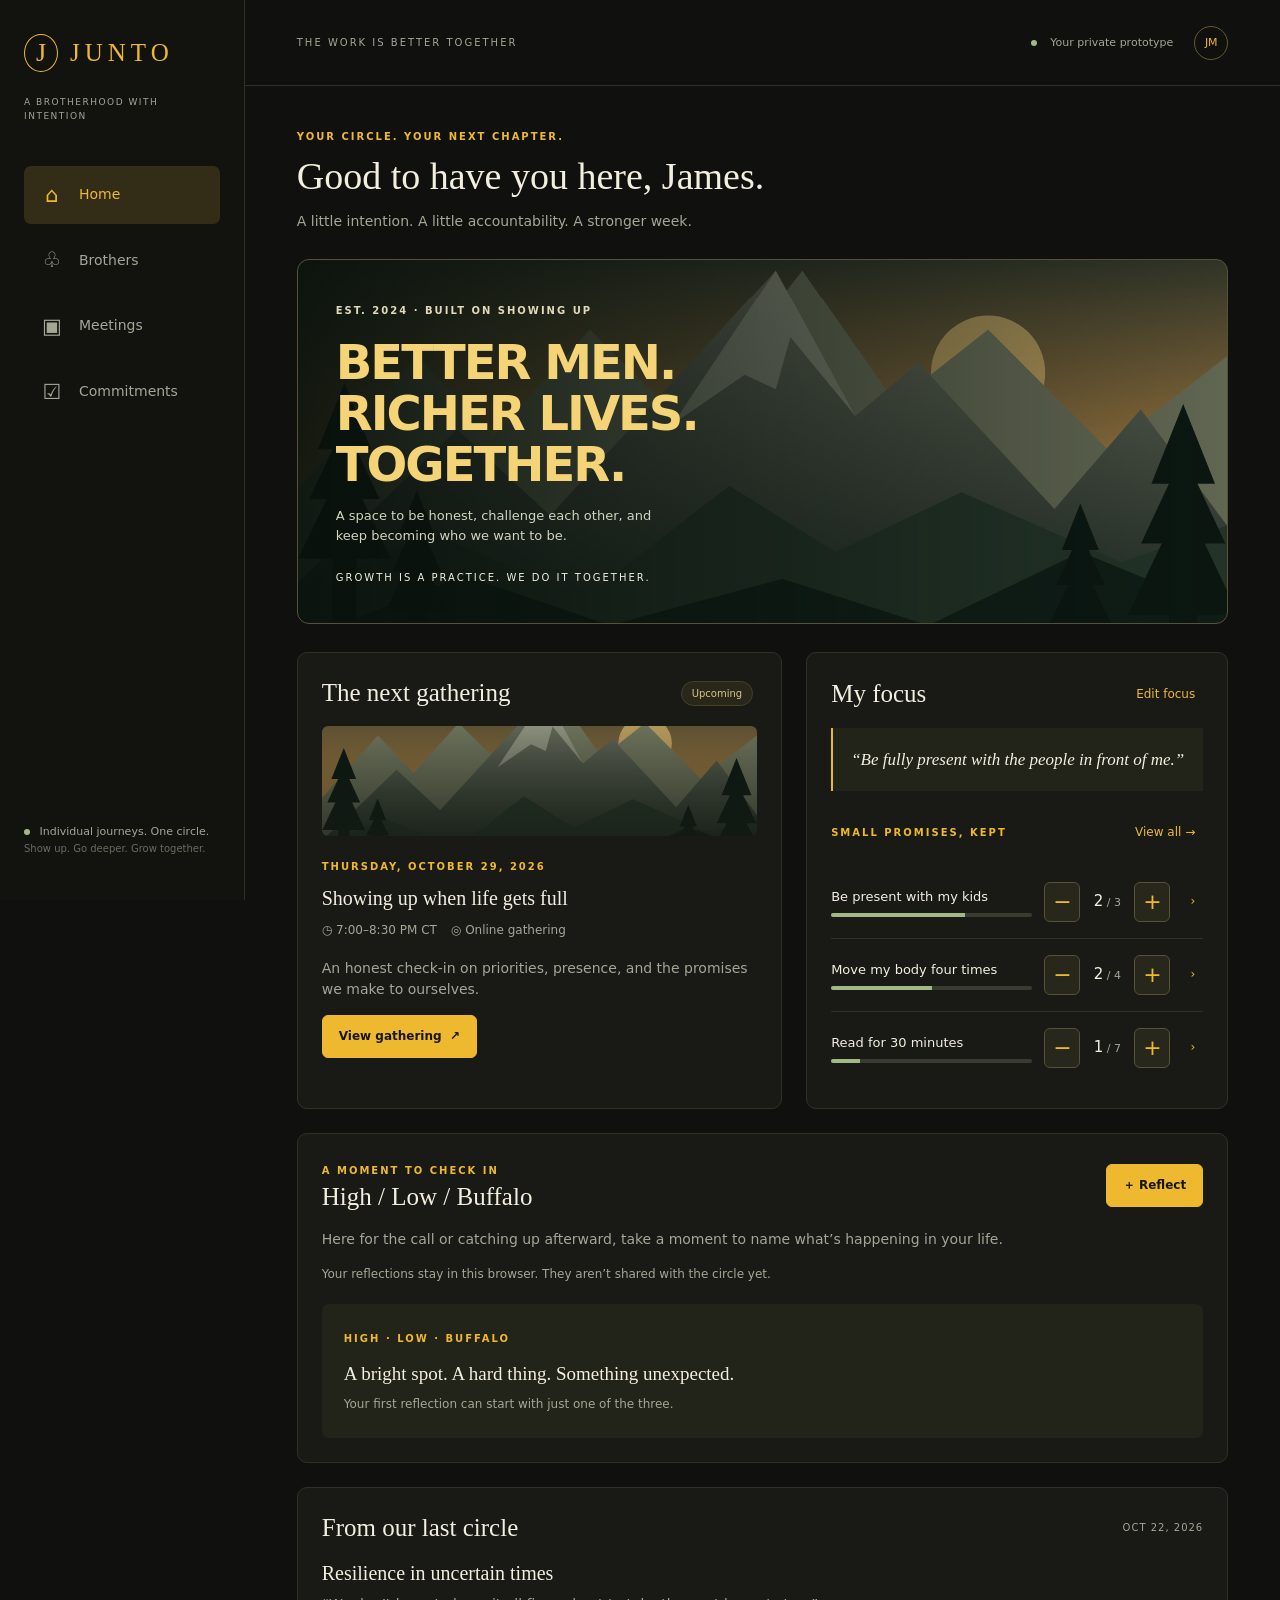
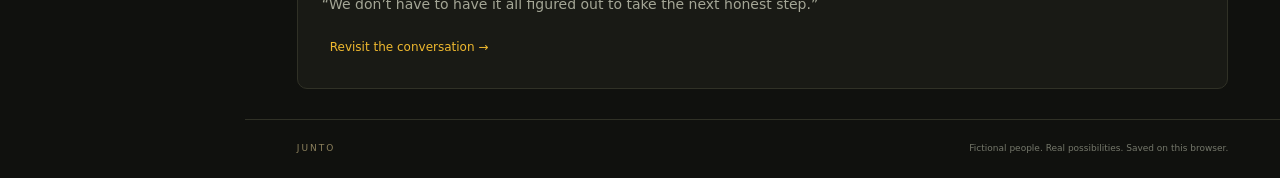
==== index.html @ e27d0636 "Build Junto prototype with reflections and meeting resources" ====
<!doctype html>
<html lang="en">
<head><meta charset="UTF-8"><meta name="viewport" content="width=device-width, initial-scale=1"><meta name="theme-color" content="#10110e"><title>Junto · Better together</title><link rel="stylesheet" href="styles.css"><script src="features.js" defer></script><script src="app.js" defer></script></head>
<body>
<aside class="sidebar"><a class="brand" href="#home"><span class="seal">J</span> JUNTO</a><p class="side-caption">A BROTHERHOOD WITH INTENTION</p><nav aria-label="Main navigation" id="desktop-nav"></nav><div class="side-footer"><span class="live-dot"></span> Individual journeys. One circle.<p>Show up. Go deeper. Grow together.</p></div></aside>
<div class="shell"><header class="topbar"><a class="brand mobile-brand" href="#home"><span class="seal">J</span> JUNTO</a><span class="desktop-label">THE WORK IS BETTER TOGETHER</span><div class="account"><span class="live-dot"></span> Your private prototype <span class="user-avatar">JM</span></div></header><main id="main" tabindex="-1"></main><footer class="page-footer">JUNTO <span>Fictional people. Real possibilities. Saved on this browser.</span></footer></div>
<nav class="bottom-nav" id="mobile-nav" aria-label="Mobile navigation"></nav>
<dialog id="modal"><div id="modal-content"></div></dialog><div id="toast" role="status"></div>
</body></html>
---- styles.css ----
:root{color-scheme:dark;--bg:#10110e;--panel:#191a15;--line:#303126;--gold:#efb92f;--text:#f2efdf;--muted:#a4a696;--green:#a3b888}*{box-sizing:border-box}body{margin:0;background:var(--bg);color:var(--text);font:15px/1.55 system-ui,-apple-system,sans-serif}button,input,select,textarea{font:inherit}button,a,input,select,textarea{-webkit-tap-highlight-color:transparent}button,a{touch-action:manipulation}button{cursor:pointer}a{color:inherit;text-decoration:none}button:focus-visible,a:focus-visible,input:focus-visible,select:focus-visible,textarea:focus-visible{outline:2px solid var(--gold);outline-offset:4px}button{color:inherit}.sidebar{position:fixed;width:245px;inset:0 auto 0 0;border-right:1px solid var(--line);padding:34px 24px;background:#12130f;display:flex;flex-direction:column}.brand{display:flex;align-items:center;gap:12px;letter-spacing:5px;color:var(--gold);font:25px Georgia,serif}.brand small{font:11px system-ui;letter-spacing:1px;border:1px solid #6b5827;border-radius:4px;padding:2px 4px}.seal{display:inline-grid;place-items:center;border:1px solid var(--gold);border-radius:50%;width:34px;height:38px;font-size:26px;letter-spacing:0}.side-caption{font-size:9px;letter-spacing:1.5px;color:var(--muted);margin:24px 0 35px}.nav-link{display:flex;align-items:center;gap:15px;padding:13px 16px;margin:7px 0;border-radius:7px;color:var(--muted);font-size:14px}.nav-link.active{background:#332d18;color:var(--gold)}.icon{font-size:21px;width:24px;text-align:center}.side-footer{margin-top:auto;font-size:11px;color:var(--muted)}.side-footer p{font-size:10px;opacity:.6}.live-dot{display:inline-block;width:6px;height:6px;border-radius:50%;background:var(--green);margin-right:6px}.shell{margin-left:245px}.topbar{height:86px;padding:0 5%;border-bottom:1px solid var(--line);display:flex;align-items:center;justify-content:space-between}.desktop-label{font-size:10px;letter-spacing:2px;color:var(--muted)}.account{font-size:11px;color:var(--muted);display:flex;align-items:center;gap:7px}.user-avatar{display:grid;place-items:center;width:34px;height:34px;border:1px solid #655933;border-radius:50%;color:var(--gold);margin-left:14px}.mobile-brand{display:none}main{max-width:1250px;margin:auto;padding:38px 5% 30px;min-height:calc(100vh - 150px)}.eyebrow{color:var(--gold);font-size:10px;letter-spacing:2px;text-transform:uppercase;font-weight:650}h1,h2,h3,p{margin-top:0}h1{font:38px/1.15 Georgia,serif;margin:8px 0 12px}h2{font:25px/1.3 Georgia,serif;margin-bottom:12px}h3{font:20px/1.3 Georgia,serif;margin-bottom:8px}.muted,.subtitle{color:var(--muted)}.subtitle{font-size:14px}.page-heading{display:flex;justify-content:space-between;align-items:center;gap:16px;margin-bottom:26px}.page-heading p{margin:0}.btn{border:1px solid var(--line);border-radius:6px;padding:11px 16px;background:#22231c;font-size:12px;font-weight:600;display:inline-flex;gap:8px;align-items:center;justify-content:center}.btn.primary{background:var(--gold);color:#171609;border-color:var(--gold)}.btn.ghost{background:transparent;color:var(--gold)}.hero{position:relative;overflow:hidden;border:1px solid #57513a;border-radius:12px;min-height:330px;background:linear-gradient(90deg,rgba(9,17,12,.92),rgba(9,17,12,.1)),url('assets/mountains.svg') center 49%/cover;padding:38px;margin-bottom:28px}.hero h1{font:700 48px/1.06 system-ui;letter-spacing:-2px;max-width:500px;margin:16px 0;color:#f5d477}.hero p{color:#d3d4bd;max-width:350px;font-size:13px}.hero .eyebrow{color:#e1d9bc}.hero-bottom{margin-top:24px;font-size:10px;letter-spacing:2px}.grid{display:grid;grid-template-columns:1.15fr 1fr;gap:24px}.panel{border:1px solid var(--line);background:var(--panel);border-radius:10px;padding:24px}.section-head{display:flex;align-items:center;justify-content:space-between;margin-bottom:16px;gap:12px}.section-head h2{margin:0}.text-btn{border:0;background:none;color:var(--gold);font-size:12px;padding:8px}.meeting-art{height:110px;background:linear-gradient(0deg,#151b12aa,transparent),url('assets/mountains.svg') center 55%/cover;border-radius:6px;margin-bottom:18px}.meta{display:flex;gap:14px;flex-wrap:wrap;color:var(--muted);font-size:12px;margin:10px 0 18px}.pill{display:inline-block;padding:4px 10px;border:1px solid #45412b;background:#292719;color:#d7c484;border-radius:20px;font-size:10px;margin:2px 4px 2px 0}.commit-row{display:flex;align-items:center;gap:12px;padding:16px 0;border-bottom:1px solid var(--line)}.commit-row:last-child{border:0}.check{background:transparent;border:1px solid #a7a48b;width:24px;height:24px;border-radius:50%;flex-shrink:0;padding:0;color:#171609}.check.done{background:var(--gold);border-color:var(--gold)}.commit-body{flex:1;min-width:0}.commit-title{font-size:13px;margin:0 0 6px}.progress-line{display:flex;align-items:center;gap:10px}.progress{height:4px;background:#393b2e;border-radius:10px;flex:1;overflow:hidden}.progress span{display:block;height:100%;background:var(--green)}.count{font-size:10px;color:var(--muted)}.commit-detail{color:var(--muted);font-size:11px;margin:5px 0 0}.focus-note{padding:18px;border-left:2px solid var(--gold);background:#222319;margin-top:14px;font:italic 17px/1.6 Georgia,serif}.small{font-size:12px}.wide{grid-column:1/-1}.brothers-grid{display:grid;grid-template-columns:repeat(3,1fr);gap:18px}.brother-card{display:block;text-align:left;width:100%;background:var(--panel);border:1px solid var(--line);padding:24px;border-radius:10px;transition:border-color .2s,transform .2s}.brother-card:hover{border-color:#8d7134;transform:translateY(-2px)}.portrait{width:64px;height:64px;border-radius:50%;border:1px solid #82703e;background:#3f493b;object-fit:cover;margin-bottom:15px}.brother-card p{font-size:12px;color:var(--muted);margin-bottom:12px}.card-bottom{display:flex;align-items:center;justify-content:space-between;margin-top:18px;font-size:11px;color:var(--gold)}.toolbar{display:flex;gap:12px;margin:20px 0}.toolbar input{flex:1;min-width:0}input,select,textarea{background:#13140f;border:1px solid #414236;border-radius:6px;padding:11px 12px;color:var(--text);width:100%}select{width:auto}textarea{resize:vertical;min-height:100px}.meeting-list{border:1px solid var(--line);border-radius:10px;overflow:hidden}.meeting-row{width:100%;display:flex;align-items:center;gap:20px;text-align:left;background:var(--panel);padding:19px;border:0;border-bottom:1px solid var(--line)}.meeting-row:last-child{border:0}.meeting-row:hover{background:#222319}.meeting-thumb{width:105px;height:74px;background:url('assets/mountains.svg') center/cover;border-radius:5px;flex-shrink:0}.meeting-info{flex:1}.meeting-info h3{margin:5px 0}.date{font-size:10px;color:var(--muted);text-transform:uppercase;letter-spacing:1px}.chevron{color:var(--gold);font-size:24px}.filters{display:flex;gap:8px;flex-wrap:wrap;margin-bottom:22px}.filter{border:1px solid var(--line);background:none;padding:7px 14px;border-radius:20px;font-size:12px}.filter.active{background:var(--gold);color:#171609;border-color:var(--gold)}.stats{display:grid;grid-template-columns:repeat(3,1fr);gap:12px;margin-bottom:24px}.stat{padding:18px;border:1px solid var(--line);border-radius:8px;background:var(--panel)}.stat strong{font:30px Georgia;color:var(--gold);display:block}.stat span{font-size:11px;color:var(--muted)}.empty{padding:40px;text-align:center;color:var(--muted)}.page-footer{border-top:1px solid var(--line);padding:22px 5%;color:#8c815d;font-size:9px;letter-spacing:2px;display:flex;justify-content:space-between}.page-footer span{letter-spacing:0;color:#74776a}.bottom-nav{display:none}dialog{color:var(--text);background:#1b1c16;border:1px solid #625535;border-radius:12px;padding:28px;max-width:620px;width:calc(100% - 32px);max-height:88dvh}dialog::backdrop{background:#000b;backdrop-filter:blur(5px)}.modal-heading{display:flex;justify-content:space-between;align-items:start;gap:15px;margin-bottom:20px}.close{background:none;border:1px solid var(--line);border-radius:50%;width:32px;height:32px;font-size:20px}.modal-heading h2{margin-bottom:5px}label{display:block;font-size:12px;color:var(--muted);margin:16px 0 6px}.form-grid{display:grid;grid-template-columns:1fr 1fr;gap:12px}.actions{display:flex;justify-content:flex-end;gap:10px;margin-top:24px}.detail-section{border-top:1px solid var(--line);padding-top:20px;margin-top:20px}.detail-section h3{color:var(--gold)}.detail-section p,.detail-section li{font-size:14px;color:#c2c4b5}.profile-top{display:flex;align-items:center;gap:18px}.profile-top .portrait{width:85px;height:85px;margin:0}.danger{color:#e8a697!important}#toast{position:fixed;bottom:26px;left:calc(50% + 100px);transform:translateX(-50%);padding:12px 22px;background:#e7c66a;color:#171609;border-radius:6px;font-size:13px;opacity:0;pointer-events:none;transition:opacity .2s;z-index:10}#toast.show{opacity:1}.storage-warning{background:#483923;color:#ffe2a3;padding:12px;border-radius:6px;margin-bottom:20px}
@media(min-width:1450px){main{padding-top:48px}.hero{min-height:380px}}
@media(max-width:1050px){.sidebar{width:205px;padding:28px 16px}.shell{margin-left:205px}.brand{font-size:21px;gap:9px}.brothers-grid{grid-template-columns:repeat(2,1fr)}.hero h1{font-size:42px}.grid{gap:16px}.panel{padding:20px}.meeting-row .tags{display:none}}
@media(max-width:720px){.sidebar,.desktop-label{display:none}.shell{margin:0}.mobile-brand{display:flex}.topbar{height:76px;padding:0 20px}.account{font-size:0;gap:0}.account>.live-dot{display:none}.account .user-avatar{font-size:11px}main{padding:26px 18px 24px;min-height:80vh}h1{font-size:31px}.page-heading{align-items:start;margin-bottom:22px}.page-heading>.btn{padding:10px 12px;white-space:nowrap;margin-top:8px}.subtitle{font-size:12px}.hero{padding:26px 22px;min-height:325px;background-position:58% center}.hero h1{font-size:40px;max-width:300px}.hero p{max-width:260px}.hero-bottom{font-size:9px}.grid{grid-template-columns:1fr;gap:20px}.panel{padding:20px}.bottom-nav{position:fixed;bottom:0;left:0;right:0;display:flex;justify-content:space-around;background:#12130ff5;border-top:1px solid #48402a;padding:8px 6px calc(9px + env(safe-area-inset-bottom));z-index:5;backdrop-filter:blur(12px)}.bottom-nav .nav-link{flex:1;display:flex;flex-direction:column;gap:3px;padding:4px 0;margin:0;font-size:10px;border-radius:0;background:none}.bottom-nav .icon{font-size:21px}.page-footer{margin-bottom:76px;padding:20px 18px;display:block}.page-footer span{display:block;margin-top:7px}.brothers-grid{gap:12px}.brother-card{padding:17px}.brother-card h3{font-size:20px}.brother-card p{font-size:11px}.portrait{width:58px;height:58px}.toolbar{flex-wrap:wrap}.toolbar input{flex-basis:100%}.toolbar select{width:100%}.meeting-row{padding:15px;gap:12px}.meeting-thumb{width:63px;height:72px}.meeting-info h3{font-size:18px}.meeting-info .small{font-size:10px}.stats{gap:8px}.stat{padding:13px}.stat span{font-size:10px}#toast{left:50%;bottom:100px;width:max-content;max-width:90%}dialog{padding:22px}.form-grid{grid-template-columns:1fr}.page-heading .eyebrow{font-size:9px}}
@media(prefers-reduced-motion:reduce){*{transition:none!important}}

/* Counted commitments have explicit, bounded step controls. */
.stepper{display:flex;align-items:center;gap:6px;flex-shrink:0}
.stepper button{width:36px;height:40px;border:1px solid #57513a;border-radius:6px;background:#27271c;color:var(--gold);font-size:22px}
.stepper button:disabled{opacity:.3;cursor:default}
.step-count{min-width:42px;text-align:center;font-size:15px;font-variant-numeric:tabular-nums}
.step-count span{font-size:11px;color:var(--muted)}
.check{border-radius:5px;width:28px;height:28px}
@media(max-width:420px){.commit-row{gap:8px;flex-wrap:wrap}.commit-body{min-width:115px}.stepper{gap:3px}.stepper button{width:32px;height:40px}.step-count{min-width:35px}.commit-row>.text-btn{padding:6px}}
.reflection-entry{border-top:1px solid var(--line);padding-top:20px;margin-top:20px}
.reflection-grid{display:grid;grid-template-columns:repeat(3,minmax(0,1fr));gap:24px}
.reflection-text{white-space:pre-wrap;overflow-wrap:anywhere;margin:8px 0 0;font-size:14px;color:#d3d4c5}
.reflection-empty{padding:22px;background:#222319;border-radius:7px;margin-top:20px}
.reflection-empty p{margin:10px 0 4px;font-family:Georgia,serif;font-size:19px}
.resource-list{display:flex;flex-direction:column;gap:12px}
.resource-link{color:var(--gold);display:flex;justify-content:space-between;gap:12px;overflow-wrap:anywhere;font-size:14px}
.resource-link:hover{text-decoration:underline}
.missing-link{font-size:12px;color:var(--muted);padding:7px 0;border-bottom:1px solid var(--line)}
.resource-item{padding:14px;border:1px solid var(--line);border-radius:6px;display:flex;flex-direction:column;gap:8px}
.resource-item .text-btn{align-self:flex-start;padding-left:0}
.form-error{color:#f0ad96;font-size:12px}
@media(max-width:720px){.reflection-grid{grid-template-columns:1fr;gap:18px}.reflection-entry .section-head{margin-bottom:8px}.reflection-entry{padding-top:12px}.panel>.section-head>.btn{white-space:nowrap;padding:10px}}
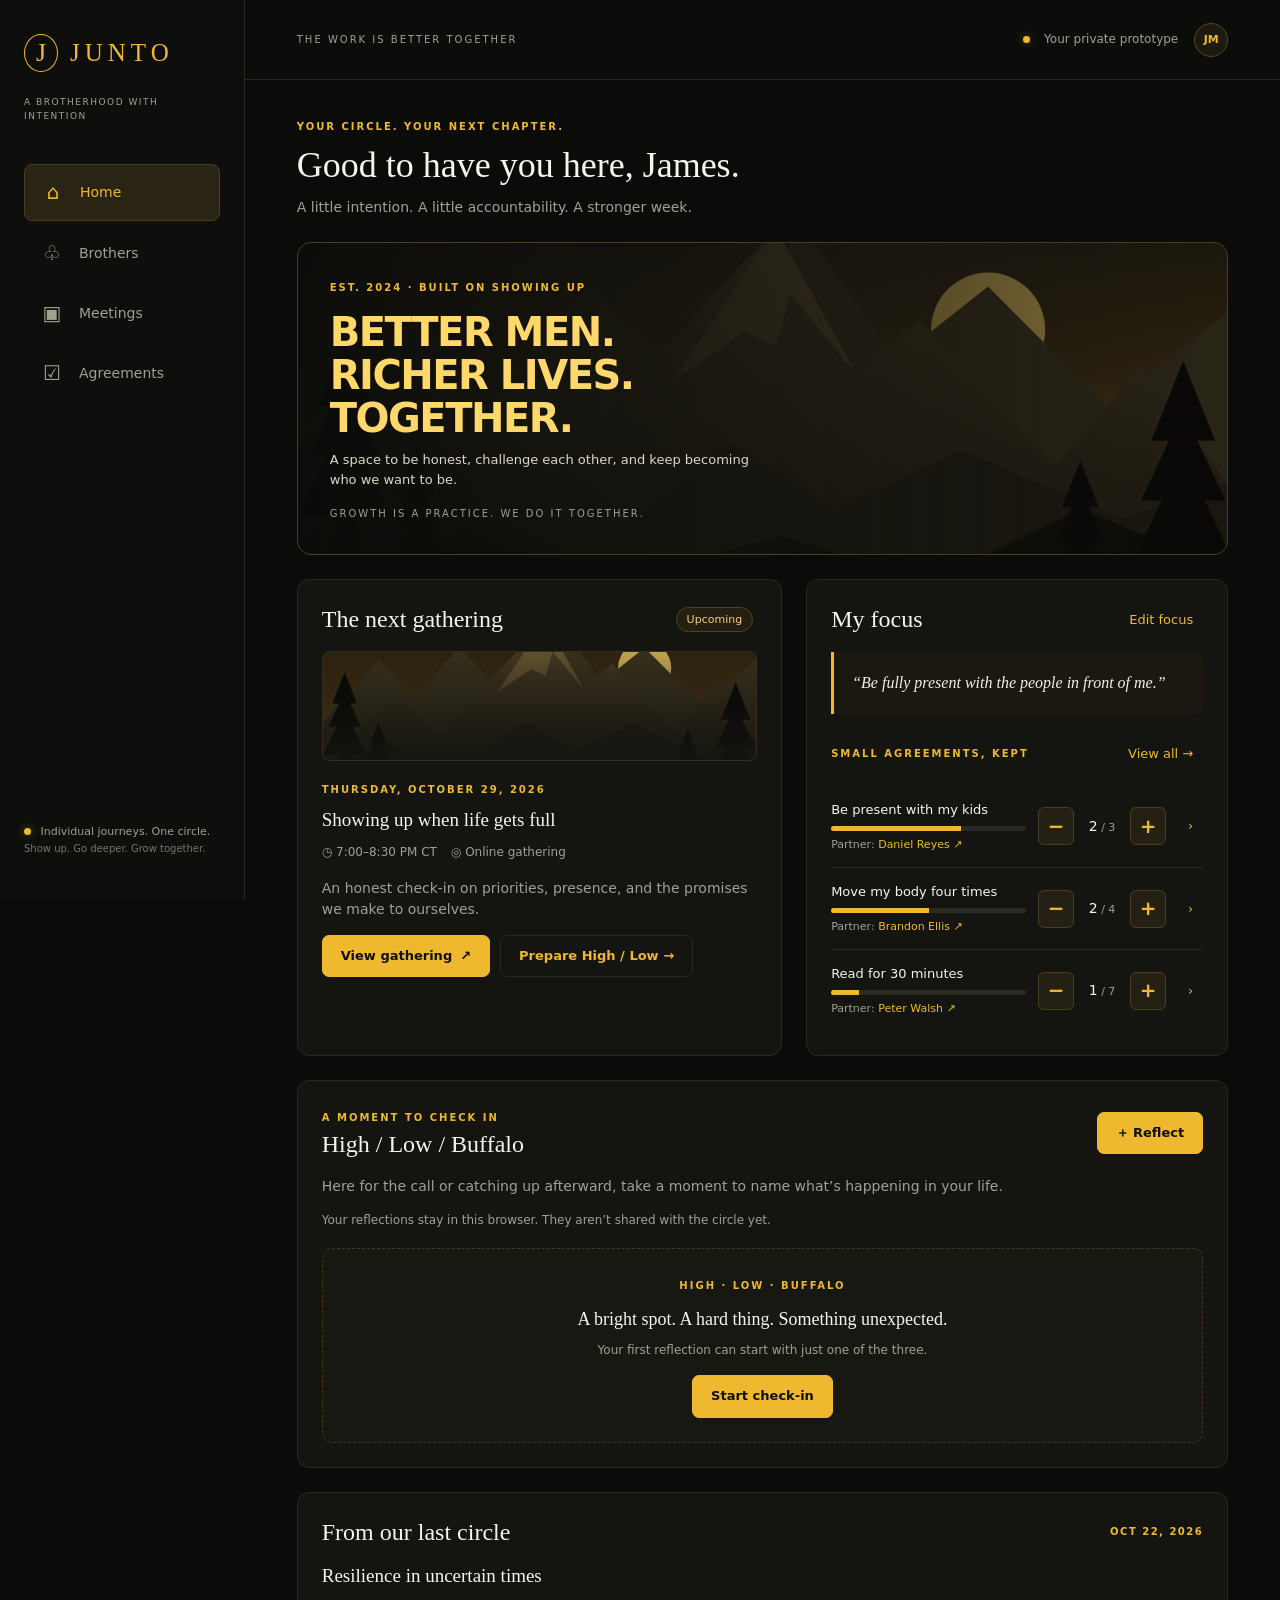
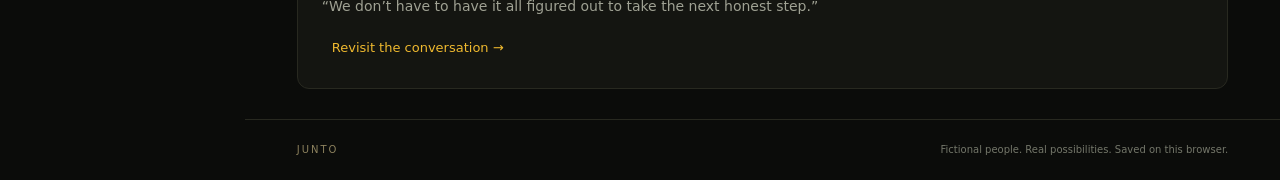
==== commit 2ac84344: "Sharpen black-and-gold branding, switch promises to agreements, and pair active accountability partn" ====
--- a/index.html
+++ b/index.html
@@ -1,9 +1,10 @@
 <!doctype html>
 <html lang="en">
-<head><meta charset="UTF-8"><meta name="viewport" content="width=device-width, initial-scale=1"><meta name="theme-color" content="#10110e"><title>Junto · Better together</title><link rel="stylesheet" href="styles.css"><script src="features.js" defer></script><script src="app.js" defer></script></head>
+<head><meta charset="UTF-8"><meta name="viewport" content="width=device-width, initial-scale=1"><meta name="theme-color" content="#0b0c0a"><title>Junto · Better together</title><link rel="stylesheet" href="styles.css?v=20261027-4"><script src="features.js?v=20261027-4" defer></script><script src="app.js?v=20261027-4" defer></script></head>
 <body>
 <aside class="sidebar"><a class="brand" href="#home"><span class="seal">J</span> JUNTO</a><p class="side-caption">A BROTHERHOOD WITH INTENTION</p><nav aria-label="Main navigation" id="desktop-nav"></nav><div class="side-footer"><span class="live-dot"></span> Individual journeys. One circle.<p>Show up. Go deeper. Grow together.</p></div></aside>
-<div class="shell"><header class="topbar"><a class="brand mobile-brand" href="#home"><span class="seal">J</span> JUNTO</a><span class="desktop-label">THE WORK IS BETTER TOGETHER</span><div class="account"><span class="live-dot"></span> Your private prototype <span class="user-avatar">JM</span></div></header><main id="main" tabindex="-1"></main><footer class="page-footer">JUNTO <span>Fictional people. Real possibilities. Saved on this browser.</span></footer></div>
-<nav class="bottom-nav" id="mobile-nav" aria-label="Mobile navigation"></nav>
+<div class="shell"><header class="topbar"><a class="brand mobile-brand" href="#home"><span class="seal">J</span> JUNTO</a><span class="desktop-label">THE WORK IS BETTER TOGETHER</span><div class="account"><span class="live-dot"></span> Your private prototype <span class="user-avatar">JM</span></div></header>
+<nav class="mobile-tabs" id="mobile-nav" aria-label="Mobile navigation"></nav>
+<main id="main" tabindex="-1"></main><footer class="page-footer">JUNTO <span>Fictional people. Real possibilities. Saved on this browser.</span></footer></div>
 <dialog id="modal"><div id="modal-content"></div></dialog><div id="toast" role="status"></div>
 </body></html>
--- a/styles.css
+++ b/styles.css
@@ -1,27 +1,290 @@
-:root{color-scheme:dark;--bg:#10110e;--panel:#191a15;--line:#303126;--gold:#efb92f;--text:#f2efdf;--muted:#a4a696;--green:#a3b888}*{box-sizing:border-box}body{margin:0;background:var(--bg);color:var(--text);font:15px/1.55 system-ui,-apple-system,sans-serif}button,input,select,textarea{font:inherit}button,a,input,select,textarea{-webkit-tap-highlight-color:transparent}button,a{touch-action:manipulation}button{cursor:pointer}a{color:inherit;text-decoration:none}button:focus-visible,a:focus-visible,input:focus-visible,select:focus-visible,textarea:focus-visible{outline:2px solid var(--gold);outline-offset:4px}button{color:inherit}.sidebar{position:fixed;width:245px;inset:0 auto 0 0;border-right:1px solid var(--line);padding:34px 24px;background:#12130f;display:flex;flex-direction:column}.brand{display:flex;align-items:center;gap:12px;letter-spacing:5px;color:var(--gold);font:25px Georgia,serif}.brand small{font:11px system-ui;letter-spacing:1px;border:1px solid #6b5827;border-radius:4px;padding:2px 4px}.seal{display:inline-grid;place-items:center;border:1px solid var(--gold);border-radius:50%;width:34px;height:38px;font-size:26px;letter-spacing:0}.side-caption{font-size:9px;letter-spacing:1.5px;color:var(--muted);margin:24px 0 35px}.nav-link{display:flex;align-items:center;gap:15px;padding:13px 16px;margin:7px 0;border-radius:7px;color:var(--muted);font-size:14px}.nav-link.active{background:#332d18;color:var(--gold)}.icon{font-size:21px;width:24px;text-align:center}.side-footer{margin-top:auto;font-size:11px;color:var(--muted)}.side-footer p{font-size:10px;opacity:.6}.live-dot{display:inline-block;width:6px;height:6px;border-radius:50%;background:var(--green);margin-right:6px}.shell{margin-left:245px}.topbar{height:86px;padding:0 5%;border-bottom:1px solid var(--line);display:flex;align-items:center;justify-content:space-between}.desktop-label{font-size:10px;letter-spacing:2px;color:var(--muted)}.account{font-size:11px;color:var(--muted);display:flex;align-items:center;gap:7px}.user-avatar{display:grid;place-items:center;width:34px;height:34px;border:1px solid #655933;border-radius:50%;color:var(--gold);margin-left:14px}.mobile-brand{display:none}main{max-width:1250px;margin:auto;padding:38px 5% 30px;min-height:calc(100vh - 150px)}.eyebrow{color:var(--gold);font-size:10px;letter-spacing:2px;text-transform:uppercase;font-weight:650}h1,h2,h3,p{margin-top:0}h1{font:38px/1.15 Georgia,serif;margin:8px 0 12px}h2{font:25px/1.3 Georgia,serif;margin-bottom:12px}h3{font:20px/1.3 Georgia,serif;margin-bottom:8px}.muted,.subtitle{color:var(--muted)}.subtitle{font-size:14px}.page-heading{display:flex;justify-content:space-between;align-items:center;gap:16px;margin-bottom:26px}.page-heading p{margin:0}.btn{border:1px solid var(--line);border-radius:6px;padding:11px 16px;background:#22231c;font-size:12px;font-weight:600;display:inline-flex;gap:8px;align-items:center;justify-content:center}.btn.primary{background:var(--gold);color:#171609;border-color:var(--gold)}.btn.ghost{background:transparent;color:var(--gold)}.hero{position:relative;overflow:hidden;border:1px solid #57513a;border-radius:12px;min-height:330px;background:linear-gradient(90deg,rgba(9,17,12,.92),rgba(9,17,12,.1)),url('assets/mountains.svg') center 49%/cover;padding:38px;margin-bottom:28px}.hero h1{font:700 48px/1.06 system-ui;letter-spacing:-2px;max-width:500px;margin:16px 0;color:#f5d477}.hero p{color:#d3d4bd;max-width:350px;font-size:13px}.hero .eyebrow{color:#e1d9bc}.hero-bottom{margin-top:24px;font-size:10px;letter-spacing:2px}.grid{display:grid;grid-template-columns:1.15fr 1fr;gap:24px}.panel{border:1px solid var(--line);background:var(--panel);border-radius:10px;padding:24px}.section-head{display:flex;align-items:center;justify-content:space-between;margin-bottom:16px;gap:12px}.section-head h2{margin:0}.text-btn{border:0;background:none;color:var(--gold);font-size:12px;padding:8px}.meeting-art{height:110px;background:linear-gradient(0deg,#151b12aa,transparent),url('assets/mountains.svg') center 55%/cover;border-radius:6px;margin-bottom:18px}.meta{display:flex;gap:14px;flex-wrap:wrap;color:var(--muted);font-size:12px;margin:10px 0 18px}.pill{display:inline-block;padding:4px 10px;border:1px solid #45412b;background:#292719;color:#d7c484;border-radius:20px;font-size:10px;margin:2px 4px 2px 0}.commit-row{display:flex;align-items:center;gap:12px;padding:16px 0;border-bottom:1px solid var(--line)}.commit-row:last-child{border:0}.check{background:transparent;border:1px solid #a7a48b;width:24px;height:24px;border-radius:50%;flex-shrink:0;padding:0;color:#171609}.check.done{background:var(--gold);border-color:var(--gold)}.commit-body{flex:1;min-width:0}.commit-title{font-size:13px;margin:0 0 6px}.progress-line{display:flex;align-items:center;gap:10px}.progress{height:4px;background:#393b2e;border-radius:10px;flex:1;overflow:hidden}.progress span{display:block;height:100%;background:var(--green)}.count{font-size:10px;color:var(--muted)}.commit-detail{color:var(--muted);font-size:11px;margin:5px 0 0}.focus-note{padding:18px;border-left:2px solid var(--gold);background:#222319;margin-top:14px;font:italic 17px/1.6 Georgia,serif}.small{font-size:12px}.wide{grid-column:1/-1}.brothers-grid{display:grid;grid-template-columns:repeat(3,1fr);gap:18px}.brother-card{display:block;text-align:left;width:100%;background:var(--panel);border:1px solid var(--line);padding:24px;border-radius:10px;transition:border-color .2s,transform .2s}.brother-card:hover{border-color:#8d7134;transform:translateY(-2px)}.portrait{width:64px;height:64px;border-radius:50%;border:1px solid #82703e;background:#3f493b;object-fit:cover;margin-bottom:15px}.brother-card p{font-size:12px;color:var(--muted);margin-bottom:12px}.card-bottom{display:flex;align-items:center;justify-content:space-between;margin-top:18px;font-size:11px;color:var(--gold)}.toolbar{display:flex;gap:12px;margin:20px 0}.toolbar input{flex:1;min-width:0}input,select,textarea{background:#13140f;border:1px solid #414236;border-radius:6px;padding:11px 12px;color:var(--text);width:100%}select{width:auto}textarea{resize:vertical;min-height:100px}.meeting-list{border:1px solid var(--line);border-radius:10px;overflow:hidden}.meeting-row{width:100%;display:flex;align-items:center;gap:20px;text-align:left;background:var(--panel);padding:19px;border:0;border-bottom:1px solid var(--line)}.meeting-row:last-child{border:0}.meeting-row:hover{background:#222319}.meeting-thumb{width:105px;height:74px;background:url('assets/mountains.svg') center/cover;border-radius:5px;flex-shrink:0}.meeting-info{flex:1}.meeting-info h3{margin:5px 0}.date{font-size:10px;color:var(--muted);text-transform:uppercase;letter-spacing:1px}.chevron{color:var(--gold);font-size:24px}.filters{display:flex;gap:8px;flex-wrap:wrap;margin-bottom:22px}.filter{border:1px solid var(--line);background:none;padding:7px 14px;border-radius:20px;font-size:12px}.filter.active{background:var(--gold);color:#171609;border-color:var(--gold)}.stats{display:grid;grid-template-columns:repeat(3,1fr);gap:12px;margin-bottom:24px}.stat{padding:18px;border:1px solid var(--line);border-radius:8px;background:var(--panel)}.stat strong{font:30px Georgia;color:var(--gold);display:block}.stat span{font-size:11px;color:var(--muted)}.empty{padding:40px;text-align:center;color:var(--muted)}.page-footer{border-top:1px solid var(--line);padding:22px 5%;color:#8c815d;font-size:9px;letter-spacing:2px;display:flex;justify-content:space-between}.page-footer span{letter-spacing:0;color:#74776a}.bottom-nav{display:none}dialog{color:var(--text);background:#1b1c16;border:1px solid #625535;border-radius:12px;padding:28px;max-width:620px;width:calc(100% - 32px);max-height:88dvh}dialog::backdrop{background:#000b;backdrop-filter:blur(5px)}.modal-heading{display:flex;justify-content:space-between;align-items:start;gap:15px;margin-bottom:20px}.close{background:none;border:1px solid var(--line);border-radius:50%;width:32px;height:32px;font-size:20px}.modal-heading h2{margin-bottom:5px}label{display:block;font-size:12px;color:var(--muted);margin:16px 0 6px}.form-grid{display:grid;grid-template-columns:1fr 1fr;gap:12px}.actions{display:flex;justify-content:flex-end;gap:10px;margin-top:24px}.detail-section{border-top:1px solid var(--line);padding-top:20px;margin-top:20px}.detail-section h3{color:var(--gold)}.detail-section p,.detail-section li{font-size:14px;color:#c2c4b5}.profile-top{display:flex;align-items:center;gap:18px}.profile-top .portrait{width:85px;height:85px;margin:0}.danger{color:#e8a697!important}#toast{position:fixed;bottom:26px;left:calc(50% + 100px);transform:translateX(-50%);padding:12px 22px;background:#e7c66a;color:#171609;border-radius:6px;font-size:13px;opacity:0;pointer-events:none;transition:opacity .2s;z-index:10}#toast.show{opacity:1}.storage-warning{background:#483923;color:#ffe2a3;padding:12px;border-radius:6px;margin-bottom:20px}
-@media(min-width:1450px){main{padding-top:48px}.hero{min-height:380px}}
-@media(max-width:1050px){.sidebar{width:205px;padding:28px 16px}.shell{margin-left:205px}.brand{font-size:21px;gap:9px}.brothers-grid{grid-template-columns:repeat(2,1fr)}.hero h1{font-size:42px}.grid{gap:16px}.panel{padding:20px}.meeting-row .tags{display:none}}
-@media(max-width:720px){.sidebar,.desktop-label{display:none}.shell{margin:0}.mobile-brand{display:flex}.topbar{height:76px;padding:0 20px}.account{font-size:0;gap:0}.account>.live-dot{display:none}.account .user-avatar{font-size:11px}main{padding:26px 18px 24px;min-height:80vh}h1{font-size:31px}.page-heading{align-items:start;margin-bottom:22px}.page-heading>.btn{padding:10px 12px;white-space:nowrap;margin-top:8px}.subtitle{font-size:12px}.hero{padding:26px 22px;min-height:325px;background-position:58% center}.hero h1{font-size:40px;max-width:300px}.hero p{max-width:260px}.hero-bottom{font-size:9px}.grid{grid-template-columns:1fr;gap:20px}.panel{padding:20px}.bottom-nav{position:fixed;bottom:0;left:0;right:0;display:flex;justify-content:space-around;background:#12130ff5;border-top:1px solid #48402a;padding:8px 6px calc(9px + env(safe-area-inset-bottom));z-index:5;backdrop-filter:blur(12px)}.bottom-nav .nav-link{flex:1;display:flex;flex-direction:column;gap:3px;padding:4px 0;margin:0;font-size:10px;border-radius:0;background:none}.bottom-nav .icon{font-size:21px}.page-footer{margin-bottom:76px;padding:20px 18px;display:block}.page-footer span{display:block;margin-top:7px}.brothers-grid{gap:12px}.brother-card{padding:17px}.brother-card h3{font-size:20px}.brother-card p{font-size:11px}.portrait{width:58px;height:58px}.toolbar{flex-wrap:wrap}.toolbar input{flex-basis:100%}.toolbar select{width:100%}.meeting-row{padding:15px;gap:12px}.meeting-thumb{width:63px;height:72px}.meeting-info h3{font-size:18px}.meeting-info .small{font-size:10px}.stats{gap:8px}.stat{padding:13px}.stat span{font-size:10px}#toast{left:50%;bottom:100px;width:max-content;max-width:90%}dialog{padding:22px}.form-grid{grid-template-columns:1fr}.page-heading .eyebrow{font-size:9px}}
+:root{
+  color-scheme: dark;
+  --bg: #0b0c0a;
+  --panel: #141511;
+  --panel-elevated: #1c1d17;
+  --line: #282920;
+  --line-highlight: #4c4224;
+  --gold: #efb92f;
+  --gold-light: #ffd86b;
+  --gold-dim: rgba(239, 185, 47, 0.12);
+  --text: #f5f4ed;
+  --muted: #9fa193;
+  --green: #efb92f;
+  --danger: #e88674;
+}
+*{box-sizing:border-box}
+body{margin:0;background:var(--bg);color:var(--text);font:15px/1.55 system-ui,-apple-system,sans-serif}
+button,input,select,textarea{font:inherit}
+button,a,input,select,textarea{-webkit-tap-highlight-color:transparent}
+button,a{touch-action:manipulation}
+button{cursor:pointer;color:inherit}
+a{color:inherit;text-decoration:none}
+button:focus-visible,a:focus-visible,input:focus-visible,select:focus-visible,textarea:focus-visible{outline:2px solid var(--gold);outline-offset:3px}
+
+/* Layout */
+.sidebar{position:fixed;width:245px;inset:0 auto 0 0;border-right:1px solid var(--line);padding:34px 24px;background:#0e0f0c;display:flex;flex-direction:column;z-index:2}
+.brand{display:flex;align-items:center;gap:12px;letter-spacing:5px;color:var(--gold);font:25px Georgia,serif}
+.seal{display:inline-grid;place-items:center;border:1px solid var(--gold);border-radius:50%;width:34px;height:38px;font-size:26px;letter-spacing:0}
+.side-caption{font-size:9px;letter-spacing:1.5px;color:var(--muted);margin:24px 0 35px}
+.nav-link{display:flex;align-items:center;gap:15px;padding:12px 16px;margin:5px 0;border-radius:8px;color:var(--muted);font-size:14px;transition:all .15s}
+.nav-link:hover{color:var(--text);background:#1a1b15}
+.nav-link.active{background:#2a2414;color:var(--gold);border:1px solid #4a3e1b}
+.icon{font-size:20px;width:24px;text-align:center}
+.side-footer{margin-top:auto;font-size:11px;color:var(--muted)}
+.side-footer p{font-size:10px;opacity:.7}
+.live-dot{display:inline-block;width:7px;height:7px;border-radius:50%;background:var(--gold);margin-right:6px;box-shadow:0 0 8px rgba(239,185,47,.4)}
+.shell{margin-left:245px}
+.topbar{height:80px;padding:0 5%;border-bottom:1px solid var(--line);background:#0e0f0cb0;backdrop-filter:blur(10px);display:flex;align-items:center;justify-content:space-between;position:sticky;top:0;z-index:4}
+.desktop-label{font-size:10px;letter-spacing:2px;color:var(--muted)}
+.account{font-size:12px;color:var(--muted);display:flex;align-items:center;gap:8px}
+.user-avatar{display:grid;place-items:center;width:34px;height:34px;background:#1e1a10;border:1px solid #544422;border-radius:50%;color:var(--gold);font-weight:600;font-size:11px;margin-left:8px}
+.mobile-brand{display:none}
+
+main{max-width:1250px;margin:auto;padding:34px 5% 30px;min-height:calc(100vh - 150px)}
+.eyebrow{color:var(--gold);font-size:10px;letter-spacing:2px;text-transform:uppercase;font-weight:700}
+h1,h2,h3,p{margin-top:0}
+h1{font:36px/1.15 Georgia,serif;margin:8px 0 10px}
+h2{font:24px/1.3 Georgia,serif;margin-bottom:12px}
+h3{font:19px/1.3 Georgia,serif;margin-bottom:8px}
+.muted,.subtitle{color:var(--muted)}
+.subtitle{font-size:14px}
+.page-heading{display:flex;justify-content:space-between;align-items:center;gap:16px;margin-bottom:24px}
+.page-heading p{margin:0}
+
+/* Buttons & Controls */
+.btn{border:1px solid var(--line);border-radius:7px;padding:10px 18px;background:#1e1f18;font-size:13px;font-weight:600;display:inline-flex;gap:8px;align-items:center;justify-content:center;transition:all .15s}
+.btn:hover{background:#282921;border-color:var(--line-highlight)}
+.btn.primary{background:var(--gold);color:#0f0f08;border-color:var(--gold)}
+.btn.primary:hover{background:var(--gold-light);border-color:var(--gold-light);box-shadow:0 0 12px rgba(239,185,47,.25)}
+.btn.ghost{background:transparent;color:var(--gold);border-color:var(--line)}
+.btn.ghost:hover{background:#231f12;border-color:var(--gold)}
+.text-btn{border:0;background:none;color:var(--gold);font-size:13px;font-weight:500;padding:6px 10px;border-radius:5px;display:inline-flex;align-items:center;gap:4px}
+.text-btn:hover{background:var(--gold-dim);text-decoration:none}
+
+/* Hero & Cards */
+.hero{position:relative;overflow:hidden;border:1px solid #4a3e1d;border-radius:14px;min-height:220px;background:linear-gradient(90deg,rgba(11,12,10,.94) 0%,rgba(18,17,13,.75) 50%,rgba(11,12,10,.3) 100%),url('assets/mountains.svg') center 49%/cover;padding:32px;margin-bottom:24px}
+.hero h1{font:700 40px/1.08 system-ui,-apple-system,sans-serif;letter-spacing:-1.5px;max-width:540px;margin:12px 0 10px;color:var(--gold-light)}
+.hero p{color:#dcd8c8;max-width:440px;font-size:13px}
+.hero-bottom{margin-top:16px;font-size:10px;letter-spacing:2px;color:var(--muted)}
+.grid{display:grid;grid-template-columns:1.15fr 1fr;gap:24px}
+.panel{border:1px solid var(--line);background:var(--panel);border-radius:12px;padding:24px;transition:border-color .2s}
+.panel:hover{border-color:#38392d}
+.section-head{display:flex;align-items:center;justify-content:space-between;margin-bottom:16px;gap:12px}
+.section-head h2{margin:0}
+.meeting-art{height:110px;background:linear-gradient(0deg,#141511dd,transparent),url('assets/mountains.svg') center 55%/cover;border-radius:8px;margin-bottom:16px;border:1px solid #332d1d}
+.meta{display:flex;gap:14px;flex-wrap:wrap;color:var(--muted);font-size:12px;margin:10px 0 16px}
+.pill{display:inline-block;padding:3px 10px;border:1px solid #4e4221;background:#241f11;color:#f0cf7e;border-radius:20px;font-size:11px;font-weight:500;margin:2px 4px 2px 0}
+
+/* Commitments */
+.commit-row{display:flex;align-items:center;gap:12px;padding:14px 0;border-bottom:1px solid var(--line)}
+.commit-row:last-child{border:0}
+.check{background:transparent;border:1px solid #757463;width:28px;height:28px;border-radius:6px;flex-shrink:0;padding:0;color:#0b0c0a;font-weight:bold;font-size:16px;display:inline-flex;align-items:center;justify-content:center}
+.check.done{background:var(--gold);border-color:var(--gold)}
+.commit-body{flex:1;min-width:0}
+.commit-title{font-size:13px;font-weight:500;margin:0 0 6px}
+.progress-line{display:flex;align-items:center;gap:10px}
+.progress{height:5px;background:#292a21;border-radius:10px;flex:1;overflow:hidden}
+.progress span{display:block;height:100%;background:var(--gold)}
+.count{font-size:11px;color:var(--muted)}
+.commit-detail{color:var(--muted);font-size:11px;margin:5px 0 0}
+.partner-tag{display:inline-flex;align-items:center;gap:4px;color:var(--gold);font-weight:500;cursor:pointer;border:0;background:none;padding:0;font-size:inherit}
+.partner-tag:hover{text-decoration:underline}
+.stepper{display:flex;align-items:center;gap:6px;flex-shrink:0}
+.stepper button{width:36px;height:38px;border:1px solid #4a3e20;border-radius:6px;background:#242014;color:var(--gold);font-size:20px;font-weight:bold;display:inline-grid;place-items:center}
+.stepper button:disabled{opacity:.25;cursor:default}
+.step-count{min-width:44px;text-align:center;font-size:14px;font-variant-numeric:tabular-nums;font-weight:500}
+.step-count span{font-size:11px;color:var(--muted)}
+.focus-note{padding:18px;border-left:3px solid var(--gold);background:#1a1811;margin-top:14px;font:italic 16px/1.6 Georgia,serif;color:#f3efe0;border-radius:0 8px 8px 0}
+.small{font-size:12px}
+.wide{grid-column:1/-1}
+
+/* Brothers Grid & Cards */
+.brothers-grid{display:grid;grid-template-columns:repeat(3,1fr);gap:18px}
+.brother-card{display:block;text-align:left;width:100%;background:var(--panel);border:1px solid var(--line);padding:22px;border-radius:12px;transition:all .2s}
+.brother-card:hover{border-color:var(--line-highlight);background:#191a14;transform:translateY(-2px)}
+.portrait{width:64px;height:64px;border-radius:50%;border:2px solid #5a4b27;background:#252015;object-fit:cover;margin-bottom:14px;display:inline-block}
+.brother-card p{font-size:12px;color:var(--muted);margin-bottom:12px}
+.card-bottom{display:flex;align-items:center;justify-content:space-between;margin-top:16px;font-size:11px;color:var(--gold)}
+.card-partner{font-size:11.5px;color:var(--muted);margin-top:10px;padding-top:10px;border-top:1px solid var(--line);display:flex;align-items:center;justify-content:space-between}
+.partner-callout{background:#1c1a12;border:1px solid #544422;border-radius:10px;padding:14px 16px;margin:16px 0;display:flex;align-items:center;justify-content:space-between;gap:12px}
+.partner-callout .partner-name{font-size:14px;font-weight:600;color:var(--text);margin-top:3px}
+
+/* Profile Details & Shared Accountability */
+.shared-accountability-card{background:var(--gold-dim);border:1px solid #5d4a1b;border-radius:10px;padding:16px;margin:16px 0}
+.shared-head{display:flex;align-items:center;justify-content:space-between;margin-bottom:8px}
+.shared-commitments-list{display:flex;flex-direction:column;gap:8px;margin-top:10px}
+.shared-item{background:#171610;border:1px solid #3c3217;border-radius:6px;padding:10px 12px;display:flex;justify-content:space-between;align-items:center;font-size:12px}
+.kudos-box{background:var(--panel-elevated);border:1px solid var(--line);border-radius:10px;padding:16px;margin:16px 0}
+.kudos-btn{width:100%;padding:10px 14px;border:1px solid #544825;background:#221f15;color:var(--gold);border-radius:8px;font-weight:600;font-size:12px;display:inline-flex;align-items:center;justify-content:center;gap:8px;transition:all .15s}
+.kudos-btn:hover{background:#2e2818;border-color:var(--gold)}
+.kudos-btn.sent{border-color:#84703b;background:#2b2617;color:#ffe8a8}
+
+/* Meetings */
+.toolbar{display:flex;gap:12px;margin:20px 0}
+.toolbar input{flex:1;min-width:0}
+input,select,textarea{background:#11120e;border:1px solid #3a3b30;border-radius:7px;padding:11px 12px;color:var(--text);width:100%}
+select{width:auto}
+textarea{resize:vertical;min-height:90px}
+.meeting-list{border:1px solid var(--line);border-radius:12px;overflow:hidden}
+.meeting-row{width:100%;display:flex;align-items:center;gap:20px;text-align:left;background:var(--panel);padding:18px 20px;border:0;border-bottom:1px solid var(--line)}
+.meeting-row:last-child{border:0}
+.meeting-row:hover{background:#1c1d16}
+.meeting-thumb{width:100px;height:72px;background:url('assets/mountains.svg') center/cover;border-radius:6px;flex-shrink:0;border:1px solid #3d3522}
+.meeting-info{flex:1}
+.meeting-info h3{margin:4px 0}
+.date{font-size:10px;color:var(--gold);text-transform:uppercase;letter-spacing:1.5px;font-weight:600}
+.chevron{color:var(--gold);font-size:22px}
+.filters{display:flex;gap:8px;flex-wrap:wrap;margin-bottom:20px}
+.filter{border:1px solid var(--line);background:none;padding:7px 16px;border-radius:20px;font-size:12px;color:var(--muted)}
+.filter:hover{border-color:var(--gold);color:var(--text)}
+.filter.active{background:var(--gold);color:#0b0c0a;border-color:var(--gold);font-weight:600}
+.stats{display:grid;grid-template-columns:repeat(3,1fr);gap:12px;margin-bottom:24px}
+.stat{padding:18px;border:1px solid var(--line);border-radius:10px;background:var(--panel)}
+.stat strong{font:30px Georgia,serif;color:var(--gold);display:block}
+.stat span{font-size:11px;color:var(--muted)}
+.empty{padding:40px;text-align:center;color:var(--muted)}
+
+/* High / Low / Buffalo */
+.reflection-entry{border-top:1px solid var(--line);padding-top:18px;margin-top:18px}
+.reflection-grid{display:grid;grid-template-columns:repeat(3,minmax(0,1fr));gap:16px}
+.reflection-box{background:var(--panel-elevated);border:1px solid var(--line);border-radius:8px;padding:14px}
+.reflection-box .eyebrow{display:block;margin-bottom:6px}
+.reflection-text{white-space:pre-wrap;overflow-wrap:anywhere;margin:6px 0 0;font-size:13px;color:#d8d7cc;line-height:1.5}
+.reflection-empty{padding:24px;background:#181812;border:1px dashed #423820;border-radius:10px;margin-top:18px;text-align:center}
+.reflection-empty p{margin:10px 0 4px;font-family:Georgia,serif;font-size:18px}
+.reflection-accordion{margin-top:14px;border-top:1px solid var(--line);padding-top:12px}
+
+/* Resources & Links */
+.resource-list{display:flex;flex-direction:column;gap:10px}
+.resource-link{color:var(--gold);display:flex;justify-content:space-between;gap:12px;overflow-wrap:anywhere;font-size:13px}
+.resource-link:hover{text-decoration:underline}
+.missing-link{font-size:12px;color:var(--muted);padding:6px 0;border-bottom:1px solid var(--line)}
+.resource-item{padding:12px 14px;border:1px solid var(--line);border-radius:8px;background:var(--panel-elevated);display:flex;flex-direction:column;gap:6px}
+.resource-item .text-btn{align-self:flex-start;padding-left:0}
+.form-error{color:var(--danger);font-size:12px}
+
+/* Modals & Dialog */
+dialog{color:var(--text);background:#161712;border:1px solid #584a26;border-radius:14px;padding:26px;max-width:620px;width:calc(100% - 32px);max-height:88dvh;box-shadow:0 12px 40px rgba(0,0,0,.7)}
+dialog::backdrop{background:rgba(0,0,0,.75);backdrop-filter:blur(6px)}
+.modal-heading{display:flex;justify-content:space-between;align-items:start;gap:15px;margin-bottom:18px}
+.close{background:none;border:1px solid var(--line);border-radius:50%;width:32px;height:32px;font-size:18px;display:grid;place-items:center}
+.close:hover{border-color:var(--gold);color:var(--gold)}
+.modal-heading h2{margin-bottom:4px}
+label{display:block;font-size:12px;color:var(--muted);margin:14px 0 6px}
+.form-grid{display:grid;grid-template-columns:1fr 1fr;gap:12px}
+.actions{display:flex;justify-content:flex-end;gap:10px;margin-top:22px}
+.detail-section{border-top:1px solid var(--line);padding-top:18px;margin-top:18px}
+.detail-section h3{color:var(--gold);font-size:17px}
+.detail-section p,.detail-section li{font-size:13.5px;color:#c9c8bc}
+.profile-top{display:flex;align-items:center;gap:18px}
+.profile-top .portrait{width:80px;height:80px;margin:0}
+.danger{color:var(--danger)!important}
+#toast{position:fixed;bottom:26px;left:calc(50% + 100px);transform:translateX(-50%);padding:12px 22px;background:var(--gold);color:#0b0c0a;border-radius:8px;font-size:13px;font-weight:600;opacity:0;pointer-events:none;transition:opacity .2s;z-index:100;box-shadow:0 6px 20px rgba(0,0,0,.4)}
+#toast.show{opacity:1}
+.storage-warning{background:#3d2f16;color:#ffe2a3;padding:12px;border-radius:6px;margin-bottom:20px}
+.page-footer{border-top:1px solid var(--line);padding:22px 5%;color:#8c815d;font-size:10px;letter-spacing:2px;display:flex;justify-content:space-between}
+.page-footer span{letter-spacing:0;color:#74776a}
+
+/* Mobile Tabs (Kept at TOP) */
+.mobile-tabs{display:none}
+
+@media(min-width:1450px){main{padding-top:44px}.hero{min-height:260px}}
+@media(max-width:1050px){
+  .sidebar{width:205px;padding:28px 16px}
+  .shell{margin-left:205px}
+  .brand{font-size:21px;gap:9px}
+  .brothers-grid{grid-template-columns:repeat(2,1fr)}
+  .hero h1{font-size:34px}
+  .grid{gap:16px}
+  .panel{padding:20px}
+  .meeting-row .tags{display:none}
+}
+
+@media(max-width:720px){
+  .sidebar,.desktop-label{display:none}
+  .shell{margin:0}
+  .mobile-brand{display:flex}
+  .topbar{height:68px;padding:0 16px}
+  .account{font-size:0;gap:0}
+  .account>.live-dot{display:none}
+  .account .user-avatar{font-size:11px}
+  
+  /* Top-anchored Mobile Navigation */
+  .mobile-tabs{
+    position:sticky;
+    top:68px;
+    display:flex;
+    justify-content:space-around;
+    background:#0e0f0cf5;
+    border-bottom:1px solid #363121;
+    padding:0 8px;
+    z-index:5;
+    backdrop-filter:blur(12px)
+  }
+  .mobile-tabs .nav-link{
+    flex:1;
+    display:flex;
+    flex-direction:row;
+    justify-content:center;
+    align-items:center;
+    gap:6px;
+    min-height:46px;
+    padding:10px 4px;
+    margin:0;
+    font-size:12px;
+    border-radius:0;
+    border:0;
+    border-bottom:2px solid transparent;
+    background:none;
+    color:var(--muted);
+  }
+  .mobile-tabs .nav-link.active{
+    border-bottom-color:var(--gold);
+    color:var(--gold);
+    font-weight:600;
+  }
+  .mobile-tabs .icon{display:inline-block;font-size:14px;width:auto}
+
+  main{padding:20px 16px 24px;min-height:80vh}
+  h1{font-size:28px}
+  .page-heading{align-items:start;margin-bottom:18px}
+  .page-heading>.btn{padding:8px 12px;white-space:nowrap;margin-top:6px}
+  .subtitle{font-size:12.5px}
+  
+  /* Compact Hero on Mobile */
+  .hero{padding:22px 18px;min-height:170px;background-position:65% center;margin-bottom:18px;border-radius:10px}
+  .hero h1{font-size:28px;max-width:280px;margin:8px 0 6px}
+  .hero p{max-width:260px;font-size:12px}
+  .hero-bottom{font-size:9px;margin-top:10px}
+
+  .grid{grid-template-columns:1fr;gap:18px}
+  .panel{padding:18px}
+  .page-footer{margin-bottom:0;padding:18px 16px calc(18px + env(safe-area-inset-bottom));display:block}
+  .page-footer span{display:block;margin-top:6px}
+  
+  .brothers-grid{gap:12px}
+  .brother-card{padding:16px}
+  .brother-card h3{font-size:18px}
+  .brother-card p{font-size:11.5px}
+  .portrait{width:54px;height:54px}
+  .toolbar{flex-wrap:wrap}
+  .toolbar input{flex-basis:100%}
+  .toolbar select{width:100%}
+  .meeting-row{padding:14px;gap:12px}
+  .meeting-thumb{width:64px;height:70px}
+  .meeting-info h3{font-size:16px}
+  .stats{gap:8px}
+  .stat{padding:12px}
+  .stat strong{font-size:24px}
+  .stat span{font-size:10px}
+  #toast{left:50%;bottom:calc(20px + env(safe-area-inset-bottom));width:max-content;max-width:92%}
+  
+  dialog{padding:20px;border-radius:12px}
+  .form-grid{grid-template-columns:1fr}
+  .reflection-grid{grid-template-columns:1fr;gap:10px}
+  .stepper button{width:32px;height:38px}
+  .step-count{min-width:36px}
+}
+
 @media(prefers-reduced-motion:reduce){*{transition:none!important}}
-
-/* Counted commitments have explicit, bounded step controls. */
-.stepper{display:flex;align-items:center;gap:6px;flex-shrink:0}
-.stepper button{width:36px;height:40px;border:1px solid #57513a;border-radius:6px;background:#27271c;color:var(--gold);font-size:22px}
-.stepper button:disabled{opacity:.3;cursor:default}
-.step-count{min-width:42px;text-align:center;font-size:15px;font-variant-numeric:tabular-nums}
-.step-count span{font-size:11px;color:var(--muted)}
-.check{border-radius:5px;width:28px;height:28px}
-@media(max-width:420px){.commit-row{gap:8px;flex-wrap:wrap}.commit-body{min-width:115px}.stepper{gap:3px}.stepper button{width:32px;height:40px}.step-count{min-width:35px}.commit-row>.text-btn{padding:6px}}
-.reflection-entry{border-top:1px solid var(--line);padding-top:20px;margin-top:20px}
-.reflection-grid{display:grid;grid-template-columns:repeat(3,minmax(0,1fr));gap:24px}
-.reflection-text{white-space:pre-wrap;overflow-wrap:anywhere;margin:8px 0 0;font-size:14px;color:#d3d4c5}
-.reflection-empty{padding:22px;background:#222319;border-radius:7px;margin-top:20px}
-.reflection-empty p{margin:10px 0 4px;font-family:Georgia,serif;font-size:19px}
-.resource-list{display:flex;flex-direction:column;gap:12px}
-.resource-link{color:var(--gold);display:flex;justify-content:space-between;gap:12px;overflow-wrap:anywhere;font-size:14px}
-.resource-link:hover{text-decoration:underline}
-.missing-link{font-size:12px;color:var(--muted);padding:7px 0;border-bottom:1px solid var(--line)}
-.resource-item{padding:14px;border:1px solid var(--line);border-radius:6px;display:flex;flex-direction:column;gap:8px}
-.resource-item .text-btn{align-self:flex-start;padding-left:0}
-.form-error{color:#f0ad96;font-size:12px}
-@media(max-width:720px){.reflection-grid{grid-template-columns:1fr;gap:18px}.reflection-entry .section-head{margin-bottom:8px}.reflection-entry{padding-top:12px}.panel>.section-head>.btn{white-space:nowrap;padding:10px}}
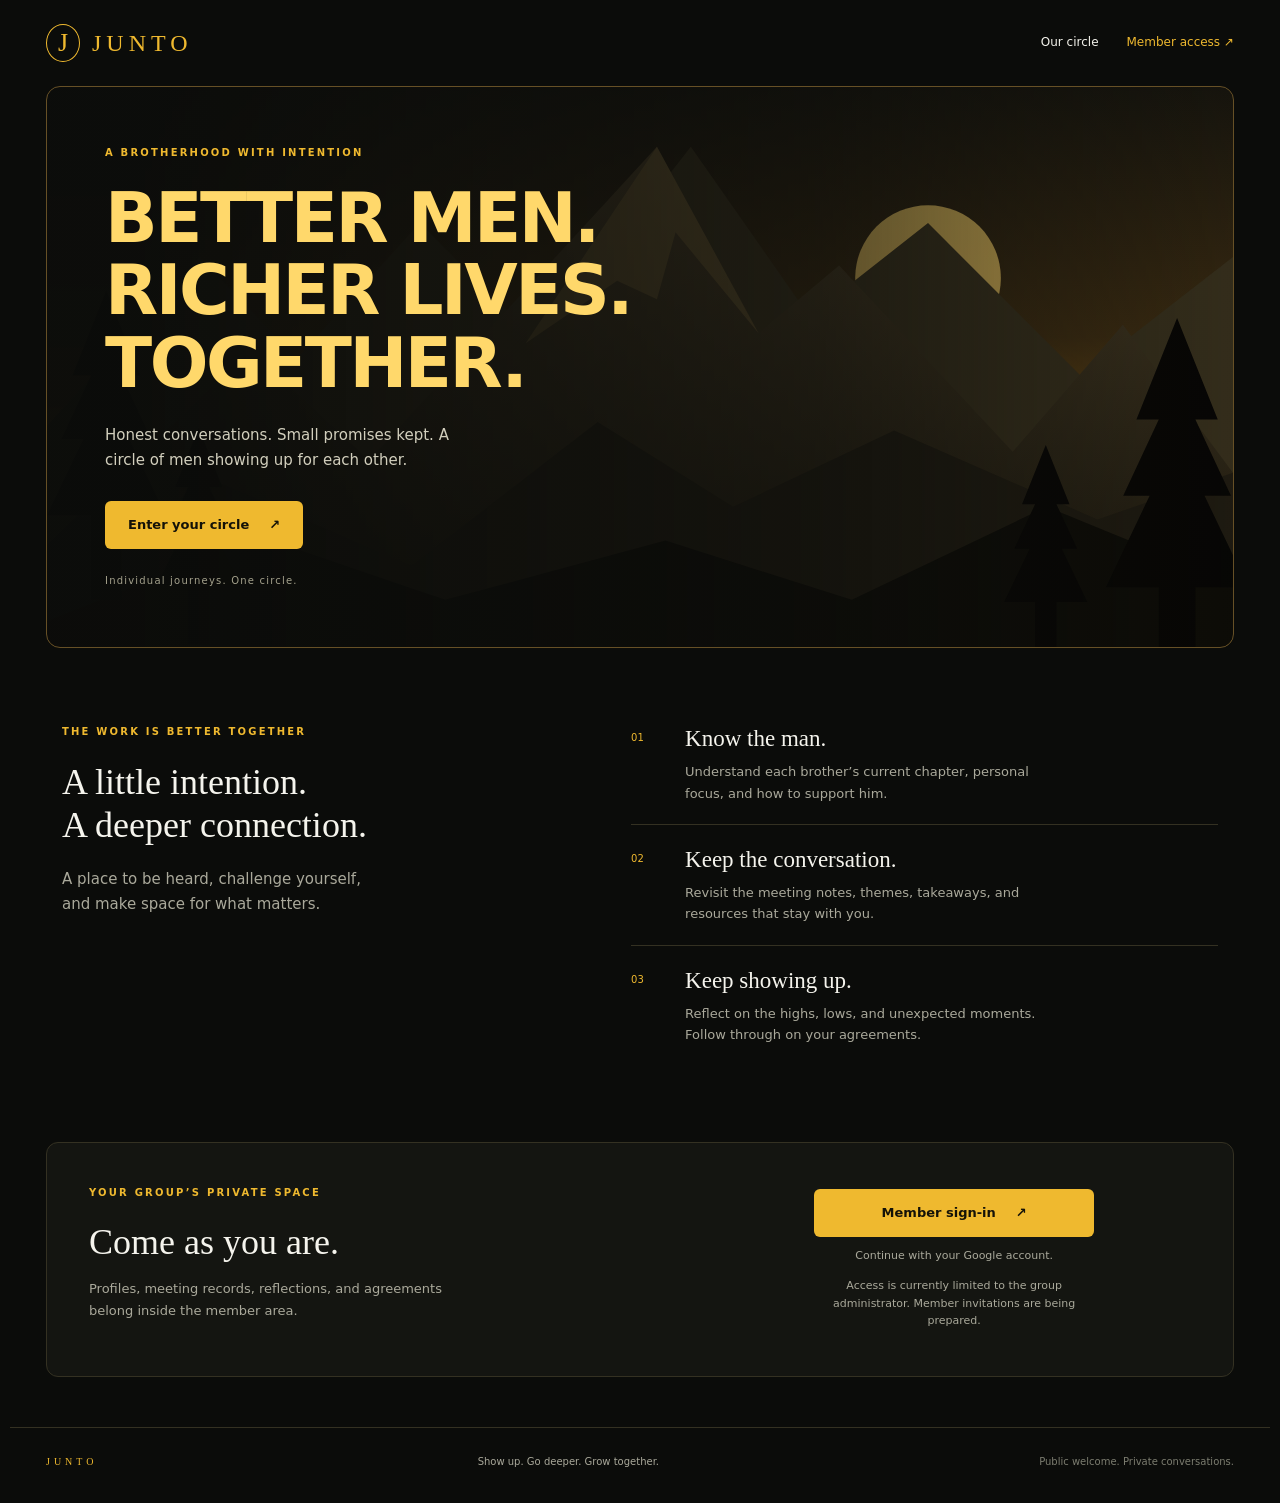
==== commit 0041c66b: "Make public site a landing page for the private member area" ====
--- a/index.html
+++ b/index.html
@@ -1,10 +1,17 @@
 <!doctype html>
-<html lang="en">
-<head><meta charset="UTF-8"><meta name="viewport" content="width=device-width, initial-scale=1"><meta name="theme-color" content="#0b0c0a"><title>Junto · Better together</title><link rel="stylesheet" href="styles.css?v=20261027-4"><script src="features.js?v=20261027-4" defer></script><script src="app.js?v=20261027-4" defer></script></head>
-<body>
-<aside class="sidebar"><a class="brand" href="#home"><span class="seal">J</span> JUNTO</a><p class="side-caption">A BROTHERHOOD WITH INTENTION</p><nav aria-label="Main navigation" id="desktop-nav"></nav><div class="side-footer"><span class="live-dot"></span> Individual journeys. One circle.<p>Show up. Go deeper. Grow together.</p></div></aside>
-<div class="shell"><header class="topbar"><a class="brand mobile-brand" href="#home"><span class="seal">J</span> JUNTO</a><span class="desktop-label">THE WORK IS BETTER TOGETHER</span><div class="account"><span class="live-dot"></span> Your private prototype <span class="user-avatar">JM</span></div></header>
-<nav class="mobile-tabs" id="mobile-nav" aria-label="Mobile navigation"></nav>
-<main id="main" tabindex="-1"></main><footer class="page-footer">JUNTO <span>Fictional people. Real possibilities. Saved on this browser.</span></footer></div>
-<dialog id="modal"><div id="modal-content"></div></dialog><div id="toast" role="status"></div>
+<html lang="en"><head>
+<meta charset="UTF-8"><meta name="viewport" content="width=device-width, initial-scale=1"><meta name="theme-color" content="#0b0c0a">
+<meta name="description" content="Junto: honest conversation, meaningful connection, and personal growth. Enter your group's private member area.">
+<title>Junto · Better together</title><link rel="stylesheet" href="landing.css?v=20261030-1">
+</head><body>
+<a class="skip-link" href="#main">Skip to content</a>
+<header class="site-header"><a class="brand" href="./" aria-label="Junto home"><span class="seal" aria-hidden="true">J</span> JUNTO</a><nav aria-label="Main navigation"><a href="#our-circle">Our circle</a><a class="nav-access" href="#member-access">Member access ↗</a></nav></header>
+<main id="main">
+<section class="hero" aria-labelledby="hero-title"><div class="hero-copy"><p class="eyebrow">A BROTHERHOOD WITH INTENTION</p><h1 id="hero-title">BETTER MEN.<br>RICHER LIVES.<br>TOGETHER.</h1><p class="hero-description">Honest conversations. Small promises kept. A circle of men showing up for each other.</p><a class="button primary" href="#member-access">Enter your circle <span aria-hidden="true">↗</span></a><p class="hero-footnote">Individual journeys. One circle.</p></div></section>
+<section class="circle-section" id="our-circle" aria-labelledby="circle-title"><div class="section-intro"><p class="eyebrow">THE WORK IS BETTER TOGETHER</p><h2 id="circle-title">A little intention.<br>A deeper connection.</h2><p>A place to be heard, challenge yourself, and make space for what matters.</p></div><div class="principles">
+<article><span class="number">01</span><h3>Know the man.</h3><p>Understand each brother’s current chapter, personal focus, and how to support him.</p></article>
+<article><span class="number">02</span><h3>Keep the conversation.</h3><p>Revisit the meeting notes, themes, takeaways, and resources that stay with you.</p></article>
+<article><span class="number">03</span><h3>Keep showing up.</h3><p>Reflect on the highs, lows, and unexpected moments. Follow through on your agreements.</p></article></div></section>
+<section class="access-section" id="member-access" aria-labelledby="access-title"><div><p class="eyebrow">YOUR GROUP’S PRIVATE SPACE</p><h2 id="access-title">Come as you are.</h2><p>Profiles, meeting records, reflections, and agreements belong inside the member area.</p></div><div class="access-action"><a class="button primary" href="https://script.google.com/macros/s/AKfycbyJXuTUqcsN0sHqwk-thNecnBjaQxdb1F1IhZSn8MFhOtTuwYm7kfrUg2nbD4USrhG8/exec">Member sign-in <span aria-hidden="true">↗</span></a><p class="access-note">Continue with your Google account.</p><p class="access-status">Access is currently limited to the group administrator. Member invitations are being prepared.</p></div></section>
+</main><footer><a class="footer-brand" href="./">JUNTO</a><p>Show up. Go deeper. Grow together.</p><span>Public welcome. Private conversations.</span></footer>
 </body></html>
--- a/landing.css
+++ b/landing.css
@@ -0,0 +1,5 @@
+:root{color-scheme:dark;--bg:#0b0c0a;--panel:#141511;--gold:#efb92f;--text:#f5f4ed;--muted:#aaa99b;--line:#343122}
+*{box-sizing:border-box}html{scroll-behavior:smooth;scroll-padding-top:100px}body{margin:0;background:var(--bg);color:var(--text);font:15px/1.65 system-ui,-apple-system,BlinkMacSystemFont,sans-serif}a{color:inherit;text-decoration:none}a:focus-visible{outline:2px solid var(--gold);outline-offset:6px}a{-webkit-tap-highlight-color:transparent;touch-action:manipulation}.skip-link{position:fixed;top:-100px;left:16px;background:var(--gold);color:#111;padding:10px 18px;z-index:10}.skip-link:focus{top:12px}.site-header{max-width:1260px;margin:auto;padding:24px 36px;display:flex;align-items:center;justify-content:space-between;gap:20px}.brand{display:flex;align-items:center;gap:12px;font:24px Georgia,serif;letter-spacing:5px;color:var(--gold)}.seal{border:1px solid var(--gold);border-radius:50%;display:grid;place-items:center;width:34px;height:38px;letter-spacing:0;font-size:26px}.site-header nav{display:flex;align-items:center;gap:28px;font-size:12px}.site-header nav a{padding:9px 0}.site-header nav a:hover{color:var(--gold)}.nav-access{color:var(--gold)}main{max-width:1260px;margin:auto;padding:0 36px}.hero{position:relative;border:1px solid #665026;border-radius:14px;overflow:hidden;background:linear-gradient(90deg,#0b0c0af5 8%,#0b0c0a90 65%,#0b0c0a12),url('assets/mountains.svg') center/cover;min-height:560px;display:flex;align-items:center;padding:58px}.hero-copy{max-width:560px}.eyebrow{font-size:10px;font-weight:650;letter-spacing:2.2px;color:var(--gold);margin:0 0 20px}.hero h1{font-size:clamp(44px,5.4vw,72px);font-weight:750;line-height:1.05;letter-spacing:-2.5px;color:#ffd86b;margin:0 0 24px}.hero-description{max-width:360px;color:#d2cfbd;font-size:15px;margin-bottom:28px}.button{display:inline-flex;align-items:center;justify-content:center;gap:20px;min-height:48px;padding:12px 23px;border-radius:6px;font-size:13px;font-weight:650;transition:background .15s,transform .15s}.primary{background:var(--gold);color:#141208}.primary:hover{background:#ffd86b;transform:translateY(-1px)}.hero-footnote{margin:24px 0 0;color:#a4a18c;font-size:10px;letter-spacing:1.2px}.circle-section{display:grid;grid-template-columns:1fr 1.2fr;gap:80px;padding:76px 16px;scroll-margin-top:20px}.section-intro h2,.access-section h2{font:36px/1.2 Georgia,serif;margin:0 0 20px}.section-intro>p:last-child{color:var(--muted);max-width:300px}.principles article{display:grid;grid-template-columns:36px 1fr;column-gap:18px;padding:20px 0;border-bottom:1px solid var(--line)}.principles article:first-child{padding-top:0}.principles article:last-child{border:0}.number{font-size:10px;color:var(--gold);grid-row:1/3;padding-top:6px}.principles h3{font:23px/1.3 Georgia,serif;margin:0 0 7px}.principles p{margin:0;color:var(--muted);font-size:13px;max-width:380px}.access-section{background:var(--panel);border:1px solid var(--line);border-radius:12px;padding:42px;display:grid;grid-template-columns:1.2fr 1fr;gap:60px;align-items:center}.access-section h2{margin-bottom:14px}.access-section>div>p:last-child{color:var(--muted);font-size:13px;max-width:370px}.access-action{text-align:center}.access-action .button{width:100%;max-width:280px}.access-note{color:var(--muted);font-size:11px;margin:10px 0}.access-status{font-size:11px!important;line-height:1.6;margin:12px auto 0;max-width:280px!important}footer{max-width:1260px;margin:50px auto 0;padding:26px 36px 32px;border-top:1px solid var(--line);display:flex;align-items:center;justify-content:space-between;gap:18px;color:var(--muted);font-size:10px}footer p{margin:0}.footer-brand{color:var(--gold);letter-spacing:4px;font-family:Georgia,serif}footer span{color:#7c7d70}
+@media(max-width:720px){html{scroll-padding-top:20px}.site-header{padding:20px;gap:16px}.brand{font-size:21px;gap:10px}.site-header nav{gap:15px;font-size:11px}.site-header nav a:first-child{display:none}main{padding:0 18px}.hero{padding:34px 24px;min-height:500px;background-position:58% center}.hero h1{font-size:46px;letter-spacing:-1.8px}.hero-description{font-size:14px;max-width:270px}.eyebrow{font-size:9px;letter-spacing:1.7px}.circle-section{grid-template-columns:1fr;gap:30px;padding:48px 6px}.section-intro h2,.access-section h2{font-size:30px}.section-intro>p:last-child{max-width:100%;font-size:14px}.principles article{padding:20px 0}.access-section{grid-template-columns:1fr;gap:25px;padding:28px 23px}.access-action{text-align:left}.access-action .button{max-width:100%}.access-status{max-width:100%!important;margin-left:0}.access-note{margin-top:12px}footer{margin-top:36px;padding:24px 24px 30px;flex-wrap:wrap}footer span{flex-basis:100%}}
+@media(max-width:360px){.hero h1{font-size:40px}.hero{padding:30px 20px}.brand{font-size:19px}.site-header nav{font-size:10px}}
+@media(prefers-reduced-motion:reduce){html{scroll-behavior:auto}*{transition:none!important}}
